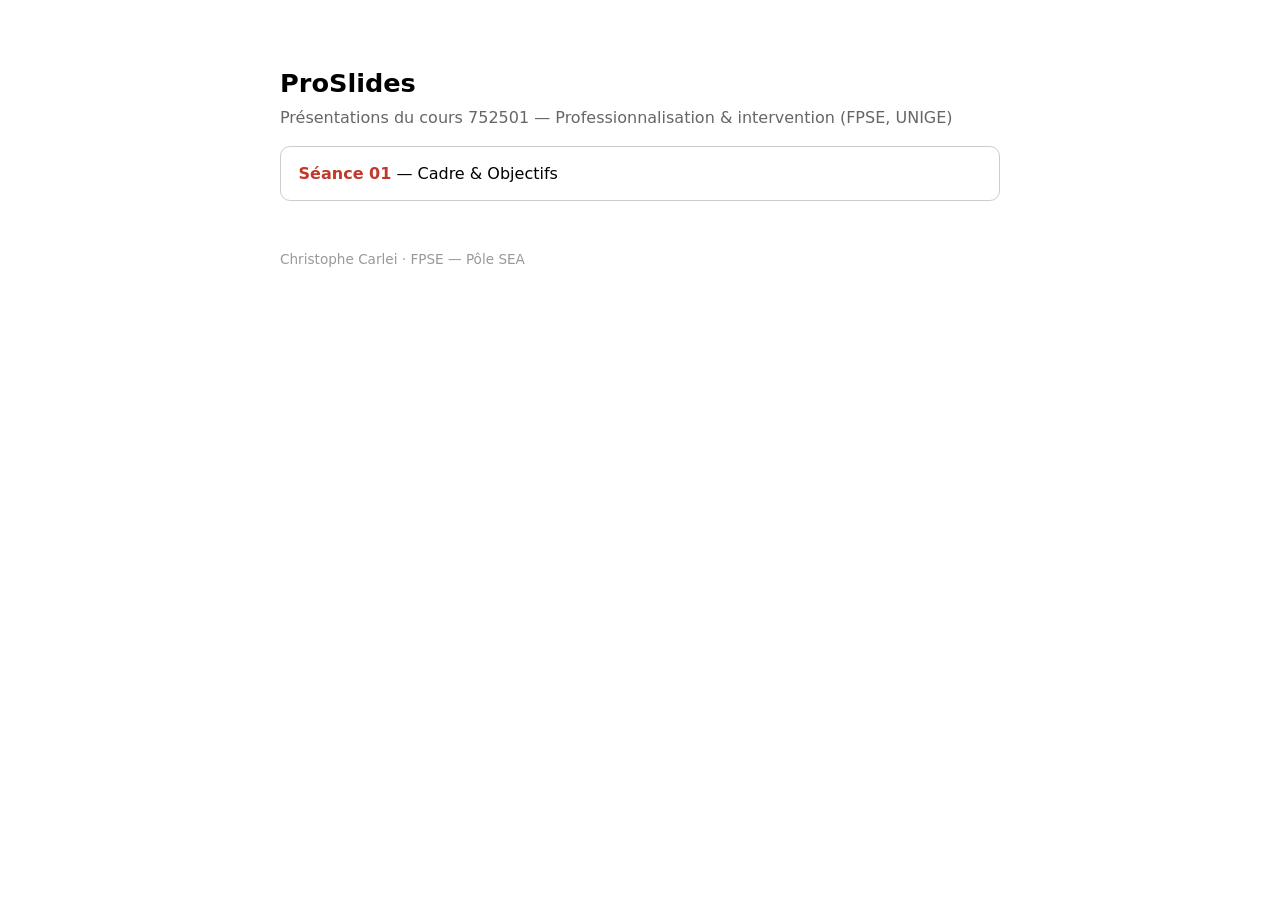
==== index.html @ 437be2c1 "S01 — Cadre & Objectifs : présentation reveal.js auto-portée Co-Authored-By: Claude Opus 4.8 <norepl" ====
<!DOCTYPE html>
<html lang="fr">
<head>
  <meta charset="utf-8">
  <meta name="viewport" content="width=device-width, initial-scale=1">
  <title>ProSlides — Cours FPSE 752501</title>
  <style>
    :root { color-scheme: light dark; }
    body { font-family: system-ui, -apple-system, "Segoe UI", sans-serif;
           max-width: 720px; margin: 4rem auto; padding: 0 1.5rem; line-height: 1.5; }
    h1 { font-size: 1.6rem; margin-bottom: .25rem; }
    p.sub { color: #666; margin-top: 0; }
    ul { list-style: none; padding: 0; }
    li { margin: .4rem 0; }
    a.seance { display: block; padding: .9rem 1.1rem; border: 1px solid #ccc;
               border-radius: 10px; text-decoration: none; color: inherit; }
    a.seance:hover { border-color: #c0392b; }
    a.seance b { color: #c0392b; }
    footer { margin-top: 3rem; color: #999; font-size: .85rem; }
  </style>
</head>
<body>
  <h1>ProSlides</h1>
  <p class="sub">Présentations du cours 752501 — Professionnalisation &amp; intervention (FPSE, UNIGE)</p>
  <ul>
    <li><a class="seance" href="S01/"><b>Séance 01</b> — Cadre &amp; Objectifs</a></li>
  </ul>
  <footer>Christophe Carlei · FPSE — Pôle SEA</footer>
</body>
</html>
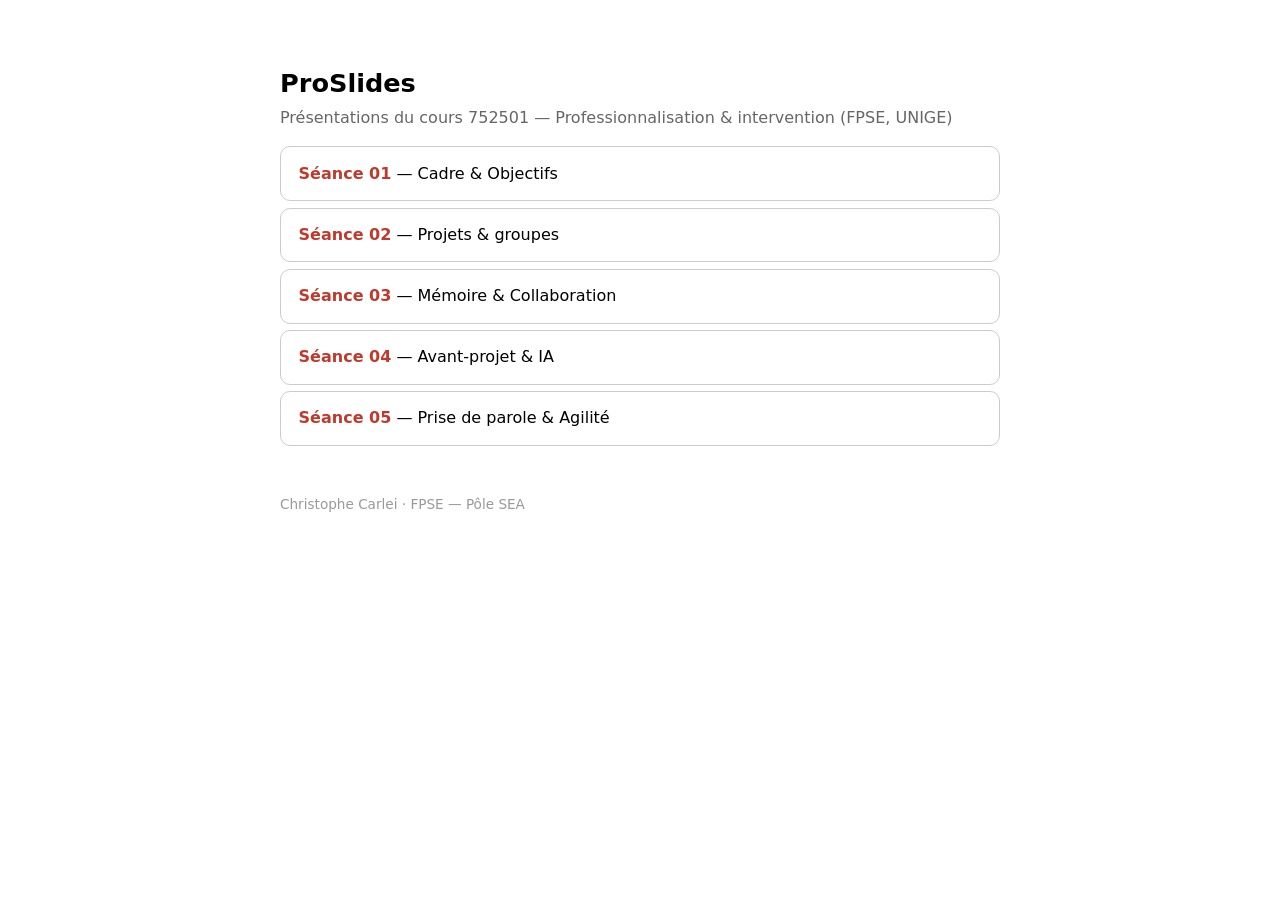
==== commit fc8c6231: "ProSlides — présentations du cours FPSE 752501 Diaporamas reveal.js des séances 1 à 5, avec médias m" ====
--- a/index.html
+++ b/index.html
@@ -24,6 +24,10 @@
   <p class="sub">Présentations du cours 752501 — Professionnalisation &amp; intervention (FPSE, UNIGE)</p>
   <ul>
     <li><a class="seance" href="S01/"><b>Séance 01</b> — Cadre &amp; Objectifs</a></li>
+    <li><a class="seance" href="S02/"><b>Séance 02</b> — Projets &amp; groupes</a></li>
+    <li><a class="seance" href="S03/"><b>Séance 03</b> — Mémoire &amp; Collaboration</a></li>
+    <li><a class="seance" href="S04/"><b>Séance 04</b> — Avant-projet &amp; IA</a></li>
+    <li><a class="seance" href="S05/"><b>Séance 05</b> — Prise de parole &amp; Agilité</a></li>
   </ul>
   <footer>Christophe Carlei · FPSE — Pôle SEA</footer>
 </body>
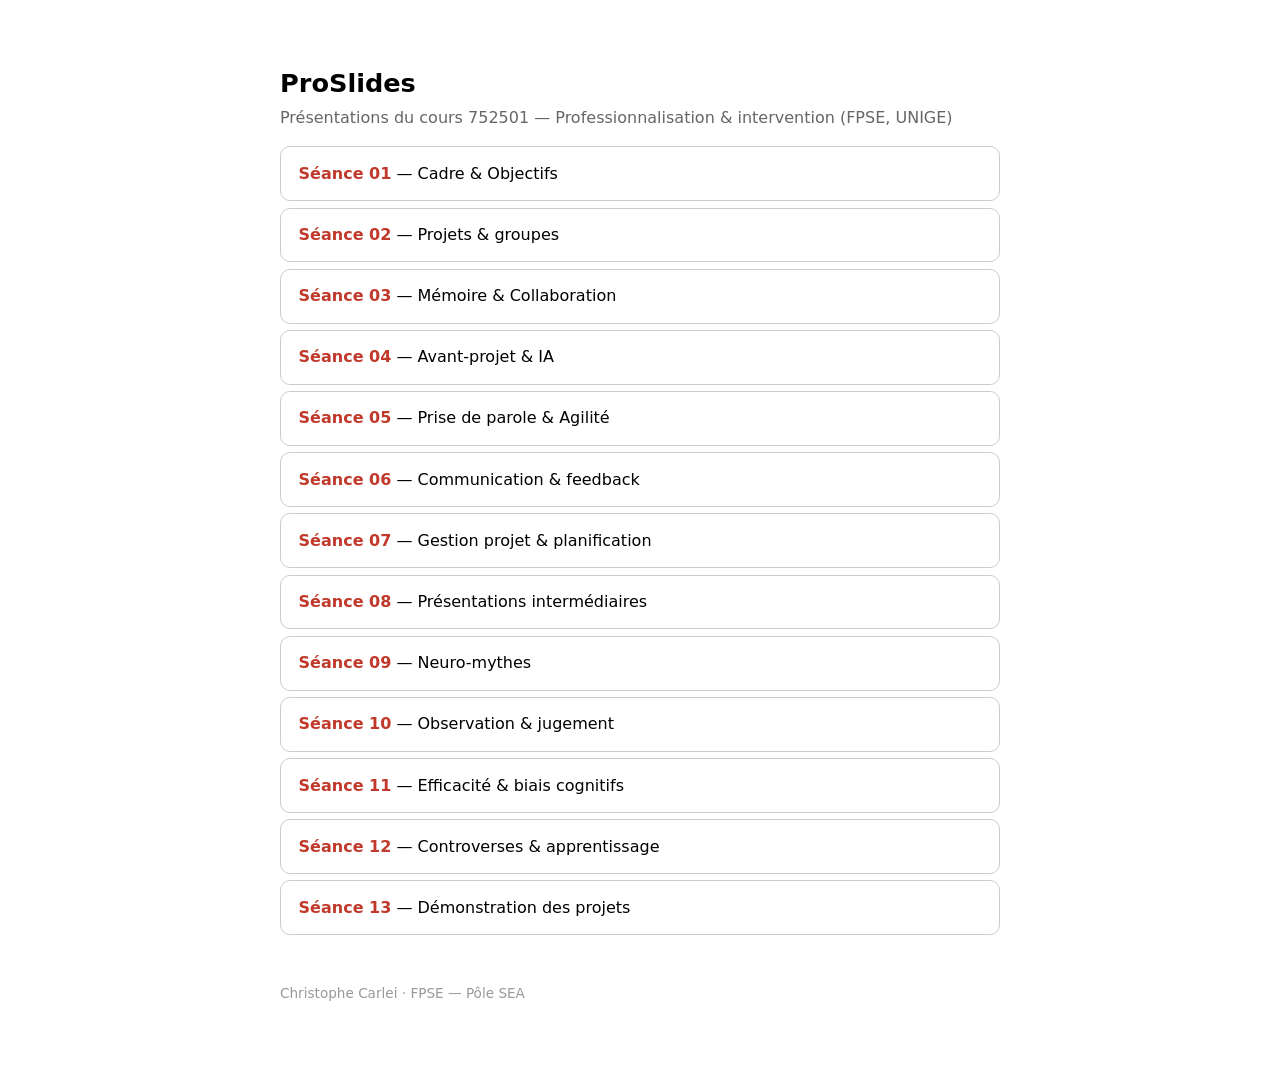
==== commit 44db062d: "Ajoute les séances 6 à 13 et adopte la structure de l'export Claude Design Remplace le contenu du dé" ====
--- a/index.html
+++ b/index.html
@@ -28,6 +28,14 @@
     <li><a class="seance" href="S03/"><b>Séance 03</b> — Mémoire &amp; Collaboration</a></li>
     <li><a class="seance" href="S04/"><b>Séance 04</b> — Avant-projet &amp; IA</a></li>
     <li><a class="seance" href="S05/"><b>Séance 05</b> — Prise de parole &amp; Agilité</a></li>
+    <li><a class="seance" href="S06/"><b>Séance 06</b> — Communication &amp; feedback</a></li>
+    <li><a class="seance" href="S07/"><b>Séance 07</b> — Gestion projet &amp; planification</a></li>
+    <li><a class="seance" href="S08/"><b>Séance 08</b> — Présentations intermédiaires</a></li>
+    <li><a class="seance" href="S09/"><b>Séance 09</b> — Neuro-mythes</a></li>
+    <li><a class="seance" href="S10/"><b>Séance 10</b> — Observation &amp; jugement</a></li>
+    <li><a class="seance" href="S11/"><b>Séance 11</b> — Efficacité &amp; biais cognitifs</a></li>
+    <li><a class="seance" href="S12/"><b>Séance 12</b> — Controverses &amp; apprentissage</a></li>
+    <li><a class="seance" href="S13/"><b>Séance 13</b> — Démonstration des projets</a></li>
   </ul>
   <footer>Christophe Carlei · FPSE — Pôle SEA</footer>
 </body>
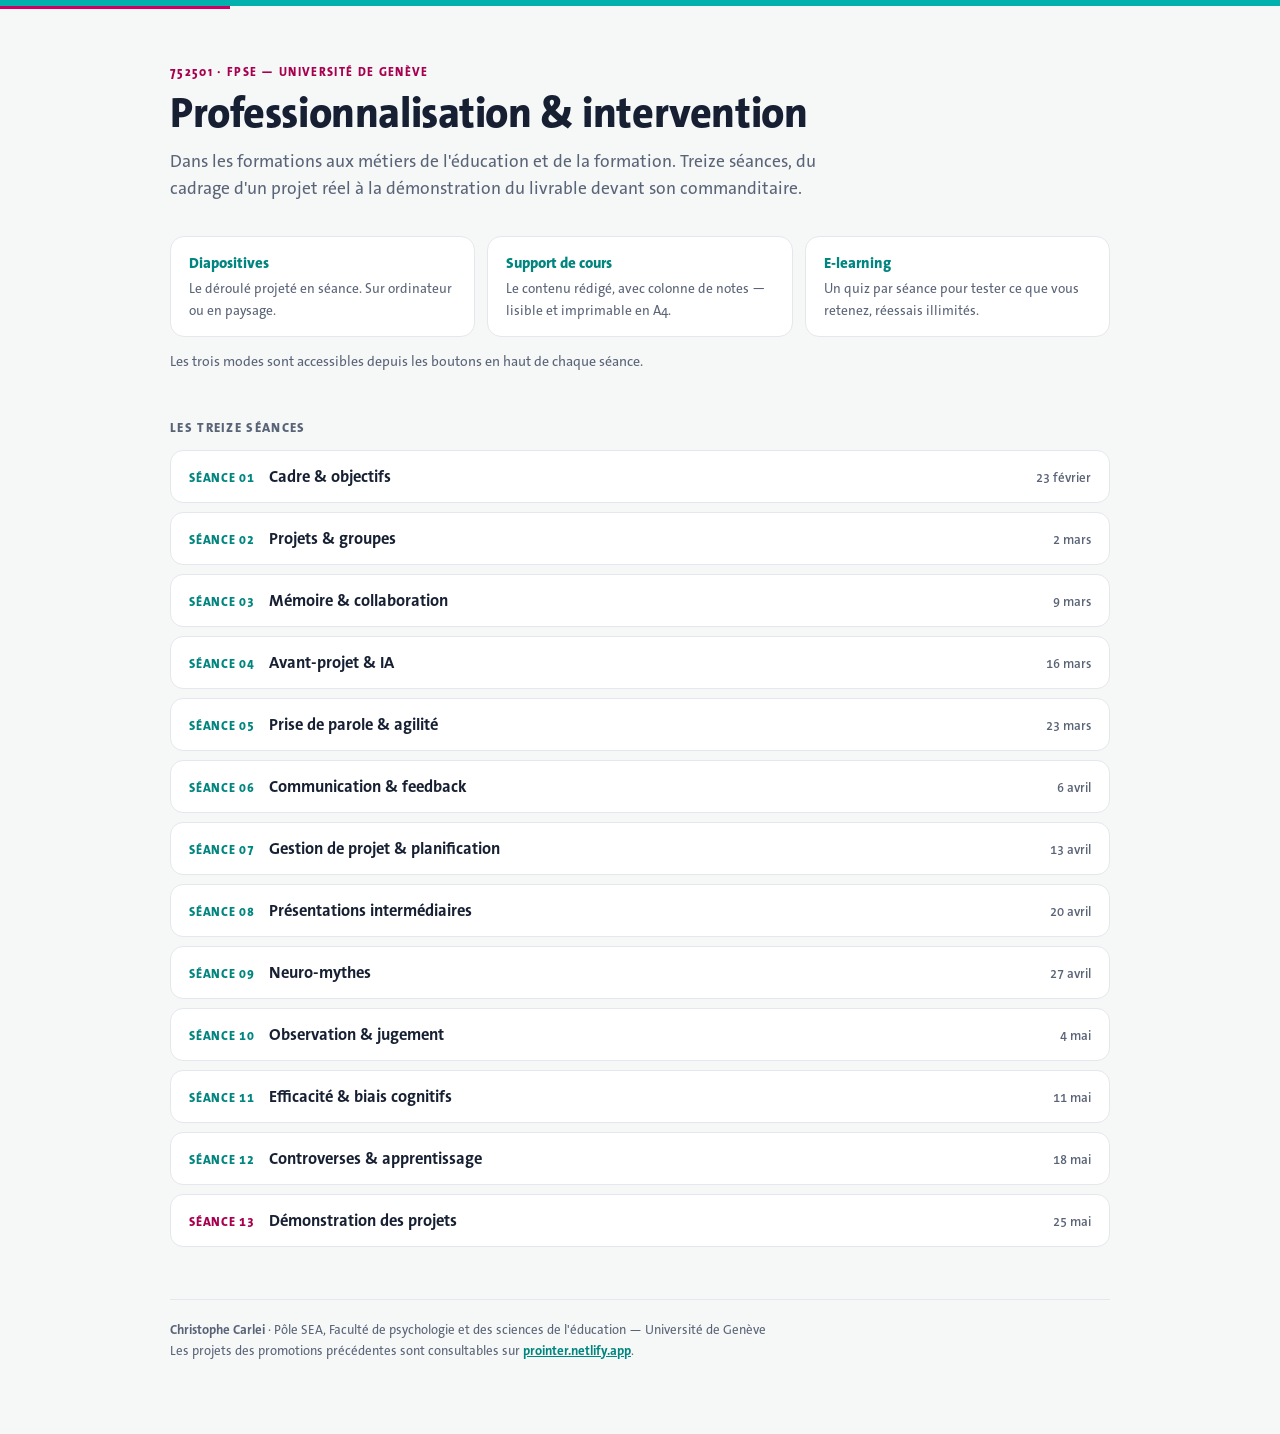
==== commit 2660c873: "Audit du site : lisibilite telephone, page d'accueil, medias, accessibilite TELEPHONE — les diapos e" ====
--- a/index.html
+++ b/index.html
@@ -1,42 +1,124 @@
 <!DOCTYPE html>
 <html lang="fr">
 <head>
-  <meta charset="utf-8">
-  <meta name="viewport" content="width=device-width, initial-scale=1">
-  <title>ProSlides — Cours FPSE 752501</title>
-  <style>
-    :root { color-scheme: light dark; }
-    body { font-family: system-ui, -apple-system, "Segoe UI", sans-serif;
-           max-width: 720px; margin: 4rem auto; padding: 0 1.5rem; line-height: 1.5; }
-    h1 { font-size: 1.6rem; margin-bottom: .25rem; }
-    p.sub { color: #666; margin-top: 0; }
-    ul { list-style: none; padding: 0; }
-    li { margin: .4rem 0; }
-    a.seance { display: block; padding: .9rem 1.1rem; border: 1px solid #ccc;
-               border-radius: 10px; text-decoration: none; color: inherit; }
-    a.seance:hover { border-color: #c0392b; }
-    a.seance b { color: #c0392b; }
-    footer { margin-top: 3rem; color: #999; font-size: .85rem; }
-  </style>
+<meta charset="utf-8" />
+<meta name="viewport" content="width=device-width,initial-scale=1" />
+<link rel="icon" href="favicon.svg" type="image/svg+xml" />
+
+<title>ProSlides — Professionnalisation &amp; intervention (752501, FPSE)</title>
+<meta name="description" content="Les treize séances du cours 752501 « Professionnalisation & intervention dans les formations aux métiers de l'éducation et de la formation ». Diapositives, support de cours imprimable et quiz d'auto-évaluation." />
+<meta name="author" content="Christophe Carlei — FPSE, Université de Genève" />
+
+<!-- Aperçu lors d'un partage (Teams, LinkedIn, messagerie). -->
+<meta property="og:type" content="website" />
+<meta property="og:site_name" content="ProSlides — FPSE" />
+<meta property="og:title" content="Professionnalisation &amp; intervention — cours 752501" />
+<meta property="og:description" content="Treize séances : diapositives, support de cours imprimable et quiz d'auto-évaluation. FPSE, Université de Genève." />
+<meta property="og:url" content="https://proslidesm.netlify.app/" />
+<meta property="og:locale" content="fr_CH" />
+<meta name="twitter:card" content="summary" />
+
+<link rel="stylesheet" href="assets/deck.css" />
+<style>
+  /* La page d'accueil ne charge pas reveal : elle reprend seulement la palette
+     et la police de assets/deck.css, et annule le fond sombre que celui-ci
+     impose aux pages de séance. */
+  html, body{ background:var(--bg-soft) !important; }
+  body{
+    margin:0; font-family:var(--font); color:var(--ink);
+    -webkit-font-smoothing:antialiased;
+  }
+  .wrap{ max-width:940px; margin:0 auto; padding:clamp(26px,6vw,64px) clamp(18px,5vw,32px) 72px; }
+
+  header{ margin-bottom:clamp(26px,4vw,40px); }
+  .kicker{
+    display:block; font-size:12px; font-weight:800; letter-spacing:.11em;
+    text-transform:uppercase; color:var(--rose-deep); margin-bottom:10px;
+  }
+  h1{ margin:0 0 10px; font-size:clamp(28px,4.6vw,42px); font-weight:800; line-height:1.14; letter-spacing:-.01em; }
+  .sub{ margin:0; max-width:60ch; font-size:clamp(15px,1.7vw,17.5px); line-height:1.55; color:var(--muted); }
+
+  /* Les trois modes : l'information manquait entièrement sur l'ancienne page. */
+  .modes{ display:grid; gap:12px; grid-template-columns:repeat(auto-fit,minmax(240px,1fr));
+          margin:clamp(24px,3.5vw,34px) 0 0; padding:0; list-style:none; }
+  .mode{ background:var(--bg); border:1px solid var(--line); border-radius:14px; padding:16px 18px; }
+  .mode b{ display:block; font-size:15px; font-weight:800; color:var(--teal-deep); margin-bottom:4px; }
+  .mode span{ font-size:13.5px; line-height:1.45; color:var(--muted); }
+
+  h2{ margin:clamp(30px,4.5vw,46px) 0 14px; font-size:13px; font-weight:800;
+      letter-spacing:.1em; text-transform:uppercase; color:var(--muted); }
+
+  ul.seances{ list-style:none; margin:0; padding:0; display:grid; gap:9px; }
+  a.seance{
+    display:flex; align-items:baseline; gap:14px; flex-wrap:wrap;
+    padding:15px 18px; border:1px solid var(--line); border-radius:13px;
+    background:var(--bg); text-decoration:none; color:inherit;
+    transition:border-color .15s, background .15s, transform .12s, box-shadow .15s;
+  }
+  a.seance:hover{ border-color:var(--teal); background:var(--bg-teal);
+    transform:translateY(-1px); box-shadow:0 10px 24px -18px rgba(0,133,127,.9); }
+  a.seance:focus-visible{ outline:3px solid var(--rose); outline-offset:2px; }
+  .n{ flex:0 0 auto; font-size:12.5px; font-weight:800; letter-spacing:.06em;
+      color:var(--teal-deep); font-variant-numeric:tabular-nums; }
+  .t{ flex:1 1 auto; min-width:0; font-size:16.5px; font-weight:700; }
+  .d{ flex:0 0 auto; font-size:13px; font-weight:600; color:var(--muted); font-variant-numeric:tabular-nums; }
+  /* La séance 13 clôt le semestre : on la démarque discrètement. */
+  a.seance.fin .n{ color:var(--rose-deep); }
+
+  footer{ margin-top:clamp(34px,5vw,52px); padding-top:20px; border-top:1px solid var(--line);
+          font-size:13px; line-height:1.6; color:var(--muted); }
+  footer a{ color:var(--teal-deep); font-weight:700; }
+
+  @media (max-width:560px){
+    a.seance{ gap:4px 12px; }
+    .t{ flex:1 0 100%; order:3; }
+  }
+  @media (prefers-reduced-motion:reduce){ a.seance{ transition:none; } }
+</style>
 </head>
 <body>
-  <h1>ProSlides</h1>
-  <p class="sub">Présentations du cours 752501 — Professionnalisation &amp; intervention (FPSE, UNIGE)</p>
-  <ul>
-    <li><a class="seance" href="S01/"><b>Séance 01</b> — Cadre &amp; Objectifs</a></li>
-    <li><a class="seance" href="S02/"><b>Séance 02</b> — Projets &amp; groupes</a></li>
-    <li><a class="seance" href="S03/"><b>Séance 03</b> — Mémoire &amp; Collaboration</a></li>
-    <li><a class="seance" href="S04/"><b>Séance 04</b> — Avant-projet &amp; IA</a></li>
-    <li><a class="seance" href="S05/"><b>Séance 05</b> — Prise de parole &amp; Agilité</a></li>
-    <li><a class="seance" href="S06/"><b>Séance 06</b> — Communication &amp; feedback</a></li>
-    <li><a class="seance" href="S07/"><b>Séance 07</b> — Gestion projet &amp; planification</a></li>
-    <li><a class="seance" href="S08/"><b>Séance 08</b> — Présentations intermédiaires</a></li>
-    <li><a class="seance" href="S09/"><b>Séance 09</b> — Neuro-mythes</a></li>
-    <li><a class="seance" href="S10/"><b>Séance 10</b> — Observation &amp; jugement</a></li>
-    <li><a class="seance" href="S11/"><b>Séance 11</b> — Efficacité &amp; biais cognitifs</a></li>
-    <li><a class="seance" href="S12/"><b>Séance 12</b> — Controverses &amp; apprentissage</a></li>
-    <li><a class="seance" href="S13/"><b>Séance 13</b> — Démonstration des projets</a></li>
+
+<div class="brandstrip"></div>
+
+<div class="wrap">
+  <header>
+    <span class="kicker">752501 · FPSE — Université de Genève</span>
+    <h1>Professionnalisation &amp; intervention</h1>
+    <p class="sub">Dans les formations aux métiers de l'éducation et de la formation.
+      Treize séances, du cadrage d'un projet réel à la démonstration du livrable
+      devant son commanditaire.</p>
+
+    <ul class="modes">
+      <li class="mode"><b>Diapositives</b><span>Le déroulé projeté en séance. Sur ordinateur ou en paysage.</span></li>
+      <li class="mode"><b>Support de cours</b><span>Le contenu rédigé, avec colonne de notes — lisible et imprimable en A4.</span></li>
+      <li class="mode"><b>E-learning</b><span>Un quiz par séance pour tester ce que vous retenez, réessais illimités.</span></li>
+    </ul>
+    <p class="sub" style="margin-top:14px;font-size:14px;">Les trois modes sont accessibles depuis les boutons en haut de chaque séance.</p>
+  </header>
+
+  <h2>Les treize séances</h2>
+  <ul class="seances">
+    <li><a class="seance" href="S01/"><span class="n">SÉANCE 01</span><span class="t">Cadre &amp; objectifs</span><span class="d">23 février</span></a></li>
+    <li><a class="seance" href="S02/"><span class="n">SÉANCE 02</span><span class="t">Projets &amp; groupes</span><span class="d">2 mars</span></a></li>
+    <li><a class="seance" href="S03/"><span class="n">SÉANCE 03</span><span class="t">Mémoire &amp; collaboration</span><span class="d">9 mars</span></a></li>
+    <li><a class="seance" href="S04/"><span class="n">SÉANCE 04</span><span class="t">Avant-projet &amp; IA</span><span class="d">16 mars</span></a></li>
+    <li><a class="seance" href="S05/"><span class="n">SÉANCE 05</span><span class="t">Prise de parole &amp; agilité</span><span class="d">23 mars</span></a></li>
+    <li><a class="seance" href="S06/"><span class="n">SÉANCE 06</span><span class="t">Communication &amp; feedback</span><span class="d">6 avril</span></a></li>
+    <li><a class="seance" href="S07/"><span class="n">SÉANCE 07</span><span class="t">Gestion de projet &amp; planification</span><span class="d">13 avril</span></a></li>
+    <li><a class="seance" href="S08/"><span class="n">SÉANCE 08</span><span class="t">Présentations intermédiaires</span><span class="d">20 avril</span></a></li>
+    <li><a class="seance" href="S09/"><span class="n">SÉANCE 09</span><span class="t">Neuro-mythes</span><span class="d">27 avril</span></a></li>
+    <li><a class="seance" href="S10/"><span class="n">SÉANCE 10</span><span class="t">Observation &amp; jugement</span><span class="d">4 mai</span></a></li>
+    <li><a class="seance" href="S11/"><span class="n">SÉANCE 11</span><span class="t">Efficacité &amp; biais cognitifs</span><span class="d">11 mai</span></a></li>
+    <li><a class="seance" href="S12/"><span class="n">SÉANCE 12</span><span class="t">Controverses &amp; apprentissage</span><span class="d">18 mai</span></a></li>
+    <li><a class="seance fin" href="S13/"><span class="n">SÉANCE 13</span><span class="t">Démonstration des projets</span><span class="d">25 mai</span></a></li>
   </ul>
-  <footer>Christophe Carlei · FPSE — Pôle SEA</footer>
+
+  <footer>
+    <strong>Christophe Carlei</strong> · Pôle SEA, Faculté de psychologie et des sciences de l'éducation — Université de Genève<br />
+    Les projets des promotions précédentes sont consultables sur
+    <a href="https://prointer.netlify.app/">prointer.netlify.app</a>.
+  </footer>
+</div>
+
 </body>
 </html>
--- a/assets/deck.css
+++ b/assets/deck.css
@@ -0,0 +1,222 @@
+/* ============================================================================
+   Fichier      | assets/deck.css
+   Projet       | ProSlides — Cours FPSE 752501
+   Créé         | 2026-08-09
+   Modifié      | 2026-08-09
+   Description  | Habillage commun aux 13 diaporamas : police, palette, bandeau
+                | de marque, frise de progression, pied de page, boutons et
+                | indices clavier. Extrait des 13 fichiers où il était dupliqué
+                | à l'identique — toute correction se fait désormais ici.
+   Dépendances  | reveal.js (chargé avant) · assets/fonts/ · assets/support.css
+   Chrome       | navigateur de référence
+   ============================================================================ */
+
+  @font-face{font-family:"TheSans";src:url("fonts/TheSansOsF-Light.otf") format("opentype");font-weight:300;font-display:swap}
+  @font-face{font-family:"TheSans";src:url("fonts/TheSansOsF-Plain.otf") format("opentype");font-weight:400;font-display:swap}
+  @font-face{font-family:"TheSans";src:url("fonts/TheSansOsF-SemiBold.otf") format("opentype");font-weight:600;font-display:swap}
+  @font-face{font-family:"TheSans";src:url("fonts/TheSansOsF-Bold.otf") format("opentype");font-weight:700;font-display:swap}
+  @font-face{font-family:"TheSans";src:url("fonts/TheSansOsF-ExtraBold.otf") format("opentype");font-weight:800;font-display:swap}
+  :root{
+    --teal:#00B1AE; --teal-deep:#00857F; --teal-ink:#0A4C4A;
+    --rose:#CF0063; --rose-deep:#A8004F;
+    --ink:#172033; --muted:#5A6477;
+    --line:#E4E7EC; --line-strong:#D4D9E0;
+    --bg:#FFFFFF; --bg-soft:#F6F8F8; --bg-teal:#EAF6F5;
+    --font:"TheSans",system-ui,-apple-system,"Segoe UI",sans-serif;
+  }
+  html, body, .reveal-viewport{ background:var(--teal-ink) !important; }
+  .brandstrip{ position:fixed; top:0; left:0; right:0; height:6px; background:var(--teal); z-index:44; pointer-events:none; }
+  .brandstrip::after{ content:""; position:absolute; left:0; top:6px; width:18vw; max-width:260px; height:3px; background:var(--rose); }
+  body.dark-slide .brandstrip{ background:rgba(255,255,255,.9); }
+  body.dark-slide .brandstrip::after{ background:var(--rose); }
+  .deckfoot{
+    position:fixed; left:0; right:0; bottom:0; z-index:40;
+    display:flex; align-items:center; justify-content:space-between;
+    padding:14px 40px; pointer-events:none;
+    font-size:14px; font-weight:600; letter-spacing:.02em; color:var(--muted);
+  }
+  .deckfoot .ftag{ display:inline-flex; align-items:center; gap:10px; white-space:nowrap; }
+  .deckfoot .ftag b{ color:var(--teal-deep); font-weight:800; letter-spacing:.04em; }
+  .deckfoot .flogos{ display:flex; align-items:center; gap:18px; }
+  .deckfoot .flogos img{ height:34px; width:auto; display:block; opacity:.95; }
+  body.dark-slide .deckfoot{ color:rgba(255,255,255,.9); }
+  body.dark-slide .deckfoot .ftag b{ color:#fff; }
+  body.dark-slide .deckfoot .flogos img.fpse{ filter:brightness(0) invert(1); opacity:.95; }
+  .deckfoot .flogos .afordens--white{ display:none; }
+  body.dark-slide .deckfoot .flogos .afordens--color{ display:none; }
+  body.dark-slide .deckfoot .flogos .afordens--white{ display:block; }
+  .progmap{ position:fixed; top:0; left:0; right:0; z-index:42; pointer-events:none; padding:16px 190px 0 46px; }
+  body.dark-slide .progmap::before{
+    content:""; position:absolute; inset:0 0 -26px 0; z-index:-1; pointer-events:none;
+    background:linear-gradient(180deg, rgba(8,44,43,.72) 0%, rgba(8,44,43,.46) 55%, rgba(8,44,43,0) 100%);
+  }
+  body.cover-active .progmap{ display:none; }
+  .progmap .pm-track{ display:flex; gap:26px; }
+  .progmap .seg{ flex:1; min-width:0; display:flex; flex-direction:column; gap:9px; }
+  .progmap .lab{ display:flex; align-items:center; gap:8px; font-size:14px; font-weight:700;
+    color:var(--muted); white-space:nowrap; transition:color .3s; }
+  .progmap .lab svg{ width:16px; height:16px; flex:none; display:block; }
+  .progmap .lab .t{ overflow:hidden; text-overflow:ellipsis; }
+  .progmap .bar{ position:relative; height:4px; border-radius:999px; background:var(--line); overflow:hidden; }
+  .progmap .bar::after{ content:""; position:absolute; inset:0; width:calc(var(--fill,0) * 100%);
+    background:var(--teal-deep); transition:width .45s cubic-bezier(.4,0,.2,1); }
+  .progmap .seg.on .lab{ color:var(--ink); font-weight:800; }
+  .progmap .seg.on .bar::after{ background:var(--teal-deep); }
+  body.dark-slide .progmap .lab{ color:rgba(255,255,255,.78); text-shadow:0 1px 2px rgba(0,0,0,.45); }
+  body.dark-slide .progmap .seg.on .lab{ color:#fff; }
+  body.dark-slide .progmap .bar{ background:rgba(255,255,255,.32); }
+  body.dark-slide .progmap .bar::after{ background:#9ff0ed; }
+  body.dark-slide .progmap .seg.on .bar::after{ background:#fff; }
+  .modebtn{
+    position:fixed; top:16px; right:18px; z-index:60;
+    appearance:none; cursor:pointer; font-family:var(--font);
+    display:inline-flex; align-items:center; gap:9px;
+    padding:9px 16px 9px 13px; border-radius:999px;
+    border:1.5px solid rgba(0,133,127,.4); background:rgba(255,255,255,.92);
+    backdrop-filter:blur(6px); font-size:14px; font-weight:700; color:var(--teal-deep);
+    box-shadow:0 2px 14px rgba(0,133,127,.18); transition:background .15s,border-color .15s,color .15s;
+  }
+  .modebtn:hover{ background:var(--bg-teal); border-color:var(--teal-deep); }
+  .modebtn svg{ display:block; }
+  body.cover-active .deckfoot{ display:none; }
+  .reveal .progress{ color:var(--teal); height:5px; }
+  .reveal .controls{ color:var(--teal-deep); }
+  .reveal .slide-number{ background:rgba(255,255,255,.0); color:var(--muted); font-family:var(--font); font-weight:800; font-size:14px; letter-spacing:.04em; left:50%; right:auto; top:auto; bottom:13px; transform:translateX(-50%); }
+  body.dark-slide .reveal .slide-number{ color:rgba(255,255,255,.8); }
+  .kbdhint{ position:fixed; left:18px; bottom:14px; z-index:55; display:flex; gap:12px; align-items:center;
+    font-size:11px; font-weight:600; color:var(--muted); pointer-events:none;
+    opacity:1; transition:opacity .5s ease; }
+  .kbdhint.hide{ opacity:0; }
+  .kbdhint kbd{ font-family:var(--font); font-size:11px; font-weight:700; color:var(--ink);
+    background:#fff; border:1px solid var(--line-strong); border-bottom-width:2px; border-radius:6px;
+    padding:1px 7px; margin:0 1px; }
+  body.dark-slide .kbdhint{ color:rgba(255,255,255,.7); }
+  body.dark-slide .kbdhint kbd{ color:#fff; background:rgba(255,255,255,.14); border-color:rgba(255,255,255,.3); }
+
+/* ============================================================================
+   CORRECTIONS DE DESIGN — 2026-08-09
+   ============================================================================ */
+
+/* ---------------------------------------------------------------------------
+   1. Police de l'habillage
+   .progmap et .deckfoot vivent hors de .reveal : ils n'héritaient d'aucune
+   famille et tombaient sur la serif par défaut du navigateur.
+   ------------------------------------------------------------------------ */
+
+.progmap, .deckfoot, .brandstrip{ font-family:var(--font); }
+
+/* ---------------------------------------------------------------------------
+   2. Voile du pied de page
+   Symétrique de celui de la frise : le pied et le numéro de diapo sont posés
+   sur les vidéos de fond, dont la luminosité varie d'une image à l'autre.
+   ------------------------------------------------------------------------ */
+
+body.dark-slide .deckfoot::before{
+  content:""; position:absolute; inset:-30px 0 0 0; z-index:-1; pointer-events:none;
+  background:linear-gradient(0deg, rgba(8,44,43,.72) 0%, rgba(8,44,43,.46) 55%, rgba(8,44,43,0) 100%);
+}
+body.dark-slide .reveal .slide-number{ color:rgba(255,255,255,.92); text-shadow:0 1px 2px rgba(0,0,0,.45); }
+body.dark-slide .deckfoot{ text-shadow:0 1px 2px rgba(0,0,0,.4); }
+
+/* ---------------------------------------------------------------------------
+   3. Zone de sécurité du canvas
+   La mise à l'échelle « cover » rogne le canvas 1280×720 dès que l'écran n'est
+   pas en 16/9. Rogne latéral, en pixels canvas et par côté :
+
+       16/10 (1920×1200)   64 px        3/2 (1500×1000)   100 px
+       4/3   (1024×768)   160 px        16/9              0 px
+
+   Le rogne vertical n'apparaît que sur les écrans plus larges que le 16/9
+   (21/9 : 90 px en haut et en bas) — rare sur un vidéoprojecteur.
+   D'où des marges dissymétriques : le latéral est le risque réel.
+
+   S'y ajoutent les bandes réservées à l'habillage : frise 0→65 px,
+   pied de page 630→720 px.
+
+   Repères de contrôle : ajouter ?safe à l'URL, ou appuyer sur G.
+   ------------------------------------------------------------------------ */
+
+:root{ --safe-x:96px; --safe-t:72px; --safe-b:96px; }
+
+html.safeguides .reveal .slides::after{
+  content:""; position:absolute; z-index:99; pointer-events:none;
+  left:var(--safe-x); right:var(--safe-x); top:var(--safe-t); bottom:var(--safe-b);
+  outline:2px dashed rgba(207,0,99,.85); outline-offset:0;
+}
+html.safeguides .reveal .slides::before{
+  content:"zone de sécurité"; position:absolute; z-index:99; pointer-events:none;
+  left:calc(var(--safe-x) + 6px); bottom:calc(var(--safe-b) + 5px);
+  font:800 11px/1 var(--font); letter-spacing:.12em; text-transform:uppercase;
+  color:var(--rose); opacity:.75;
+}
+
+/* ---------------------------------------------------------------------------
+   Garde-fou téléphone (assets/mobile.js)
+
+   La mise à l'échelle « cover » du canvas 1280×720 rogne latéralement dès que
+   l'écran est moins large que 16/9. En portrait la coupe atteint ~474 px de
+   canvas par côté (mesuré à 375×812) : la zone de sécurité, qui commence à
+   x=96, sort entièrement de l'écran et rien n'est lisible — sans même de
+   défilement horizontal pour aller rechercher le contenu.
+
+   On masque donc les diapos et on propose les deux modes qui, eux, sont
+   responsives. En paysage le rogne redevient vertical (64 px) et reste dans la
+   zone de sécurité : la règle ne s'y applique pas.
+   ------------------------------------------------------------------------ */
+
+.mg-wrap{ display:none; }
+
+/* Le seuil est ici, et nulle part ailleurs : aucune classe posée en JS à
+   resynchroniser lors d une rotation. */
+@media (max-width:820px) and (max-aspect-ratio:1/1){
+  body:not(.mg-ignore) .reveal,
+  body:not(.mg-ignore) .progmap,
+  body:not(.mg-ignore) .deckfoot,
+  body:not(.mg-ignore) .kbdhint,
+  body:not(.mg-ignore) .reveal .backgrounds{ display:none !important; }
+
+  body:not(.mg-ignore) .mg-wrap{
+    display:flex; position:fixed; inset:0; z-index:50;
+    align-items:center; justify-content:center; padding:22px 16px;
+    overflow:auto; background:#EDF4F3;
+  }
+}
+/* Le support de cours et le quiz ont leur propre plein écran : le garde-fou
+   s'efface dès que l'un des deux est ouvert. */
+body.support-open .mg-wrap, body.elearn-open .mg-wrap{ display:none !important; }
+
+.mg-card{
+  width:100%; max-width:420px; background:#fff; border:1px solid var(--line);
+  border-radius:18px; padding:26px 22px; font-family:var(--font);
+  box-shadow:0 18px 44px -30px rgba(10,60,58,.55);
+}
+.mg-kicker{
+  display:block; font-size:11.5px; font-weight:800; letter-spacing:.1em;
+  text-transform:uppercase; color:var(--rose-deep); margin-bottom:9px;
+}
+.mg-card h2{ margin:0 0 10px; font-size:21px; font-weight:800; line-height:1.28; color:var(--ink); }
+.mg-card p{ margin:0 0 18px; font-size:14.5px; line-height:1.5; color:var(--muted); }
+
+.mg-choix{ display:flex; flex-direction:column; gap:10px; }
+.mg-btn{
+  appearance:none; cursor:pointer; font-family:inherit; text-align:left;
+  display:flex; flex-direction:column; gap:2px;
+  padding:14px 16px; border-radius:13px; border:2px solid transparent;
+  transition:background .15s, border-color .15s, transform .12s;
+}
+.mg-btn b{ font-size:16px; font-weight:800; }
+.mg-btn span{ font-size:13px; font-weight:600; opacity:.85; }
+.mg-btn:active{ transform:translateY(1px); }
+.mg-btn:focus-visible{ outline:3px solid var(--rose); outline-offset:3px; }
+.mg-btn--quiz{ background:var(--teal-deep); color:#fff; }
+.mg-btn--sup{ background:#fff; border-color:var(--line-strong); color:var(--teal-ink); }
+
+.mg-pied{ margin:16px 0 0 !important; font-size:13px !important; line-height:1.5; }
+.mg-lien{
+  appearance:none; background:none; border:none; padding:0; cursor:pointer;
+  font-family:inherit; font-size:13px; font-weight:700; color:var(--teal-deep);
+  text-decoration:underline; text-underline-offset:2px;
+}
+.mg-lien:focus-visible{ outline:2.5px solid var(--rose); outline-offset:2px; }
+
+@media print{ .mg-wrap{ display:none !important; } }
